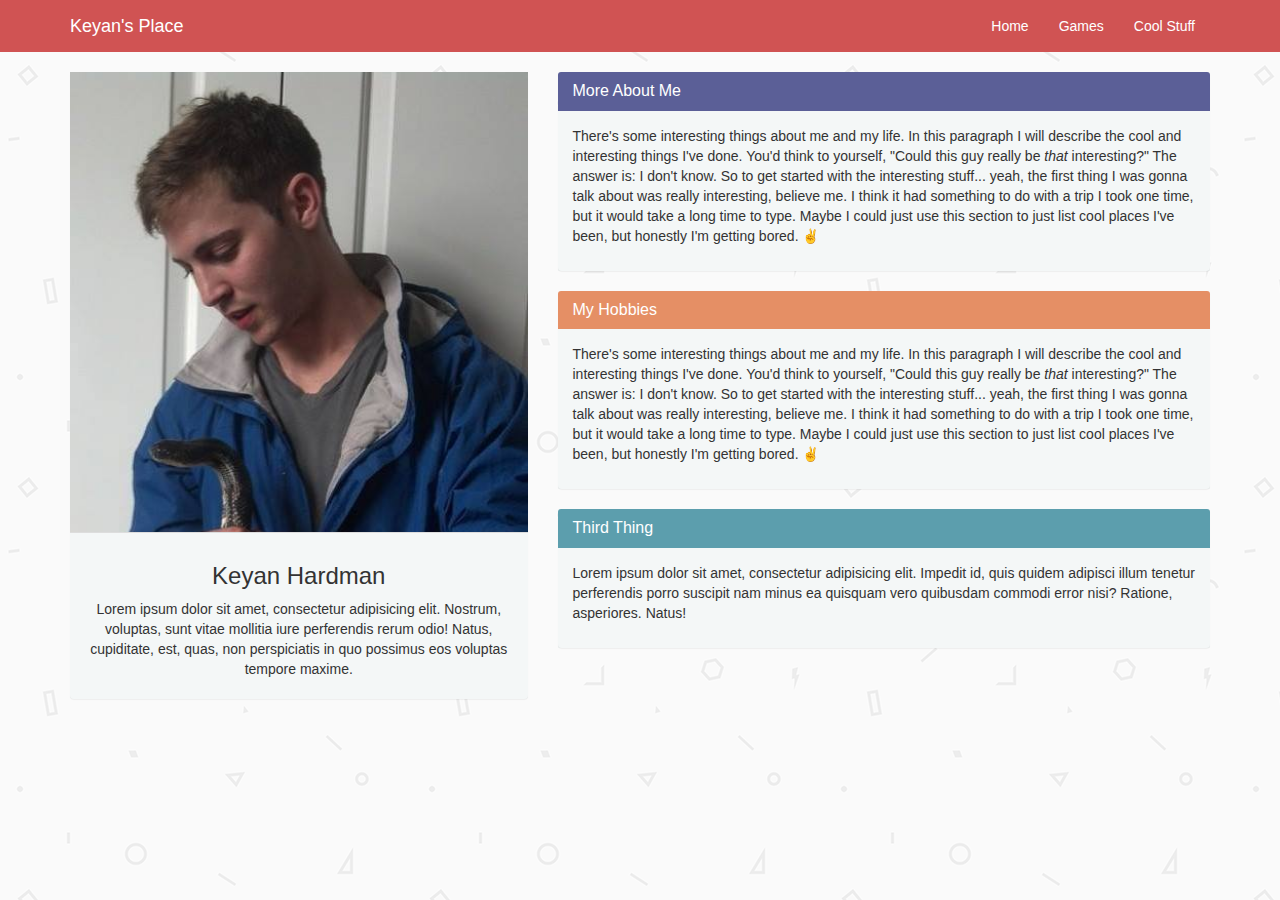
==== index.html @ e514fbe0 "Added pages + guessing game" ====
<!DOCTYPE html>
<html lang="en">

<head>
    <meta charset="utf-8">
    <meta http-equiv="X-UA-Compatible" content="IE=edge">
    <meta name="viewport" content="width=device-width, initial-scale=1">
    <!-- The above 3 meta tags *must* come first in the head; any other head content must come *after* these tags -->
    <title>Keyan's Palce</title>

    <!-- Bootstrap -->
    <link rel="stylesheet" href="https://maxcdn.bootstrapcdn.com/bootstrap/3.3.7/css/bootstrap.min.css" integrity="sha384-BVYiiSIFeK1dGmJRAkycuHAHRg32OmUcww7on3RYdg4Va+PmSTsz/K68vbdEjh4u" crossorigin="anonymous">
    <link rel="stylesheet" href="global.css">
</head>

<body>

    <nav class="navbar navbar-inverse">
        <div class="container">

            <!-- Brand and toggle get grouped for better mobile display -->
            <div class="navbar-header">
                <button type="button" class="navbar-toggle collapsed" data-toggle="collapse" data-target="#bs-example-navbar-collapse-1" aria-expanded="false">
                    <span class="sr-only">Toggle navigation</span>
                    <span class="icon-bar"></span>
                    <span class="icon-bar"></span>
                    <span class="icon-bar"></span>
                </button>
                <a class="navbar-brand" href="#">Keyan's Place</a>
            </div>

            <!-- Collect the nav links, forms, and other content for toggling -->
            <div class="collapse navbar-collapse" id="bs-example-navbar-collapse-1">
                <ul class="nav navbar-nav navbar-right">
                    <li><a href="index.html">Home</a></li>
                    <li><a href="games.html">Games</a></li>
                    <li><a href="favorite-stuff.html">Cool Stuff</a></li>
                </ul>
            </div>
        </div>
    </nav>

    <div class="container">
        <div class="row">
            <div class="col-md-5">
                <div class="panel panel-default my_panel">
                    <div class="panel-body" id="me">
                        <!--<img src="img/me.jpg" alt="" class="center-block" />-->
                    </div>
                    <div class="panel-footer">
                        <h3>Keyan Hardman</h3>
                        <p>Lorem ipsum dolor sit amet, consectetur adipisicing elit. Nostrum, voluptas, sunt vitae mollitia iure perferendis rerum odio! Natus, cupiditate, est, quas, non perspiciatis in quo possimus eos voluptas tempore maxime.</p>
                    </div>
                </div>
            </div>
            <div class="col-md-7">
                <div class="panel panel-primary">
                    <div class="panel-heading bg-secondary">
                        <h3 class="panel-title">More About Me</h3>
                    </div>
                    <div class="panel-body">
                        <p>
                            There's some interesting things about me and my life. In this paragraph I will describe the cool and interesting things I've done. You'd think to yourself, "Could this guy really be <i>that</i> interesting?" The answer is:
                            I don't know. So to get started with the interesting stuff... yeah, the first thing I was gonna talk about was really interesting, believe me. I think it had something to do with a trip I took one time, but it would take a
                            long time to type. Maybe I could just use this section to just list cool places I've been, but honestly I'm getting bored. ✌️
                        </p>
                    </div>
                </div>
                <div class="panel panel-primary">
                    <div class="panel-heading bg-three">
                        <h3 class="panel-title">My Hobbies</h3>
                    </div>
                    <div class="panel-body">
                        <p>
                            There's some interesting things about me and my life. In this paragraph I will describe the cool and interesting things I've done. You'd think to yourself, "Could this guy really be <i>that</i> interesting?" The answer is:
                            I don't know. So to get started with the interesting stuff... yeah, the first thing I was gonna talk about was really interesting, believe me. I think it had something to do with a trip I took one time, but it would take a
                            long time to type. Maybe I could just use this section to just list cool places I've been, but honestly I'm getting bored. ✌️
                        </p>
                    </div>
                </div>
                <div class="panel panel-primary">
                    <div class="panel-heading bg-four">
                        <h3 class="panel-title">Third Thing</h3>
                    </div>
                    <div class="panel-body">
                        <p>
                            Lorem ipsum dolor sit amet, consectetur adipisicing elit. Impedit id, quis quidem adipisci illum tenetur perferendis porro suscipit nam minus ea quisquam vero quibusdam commodi error nisi? Ratione, asperiores. Natus!
                        </p>
                    </div>
                </div>
            </div>
        </div>
    </div>

    <!-- jQuery (necessary for Bootstrap's JavaScript plugins) -->
    <script src="https://ajax.googleapis.com/ajax/libs/jquery/1.12.4/jquery.min.js"></script>
    <!-- Include all compiled plugins (below), or include individual files as needed -->
    <script src="https://maxcdn.bootstrapcdn.com/bootstrap/3.3.7/js/bootstrap.min.js" integrity="sha384-Tc5IQib027qvyjSMfHjOMaLkfuWVxZxUPnCJA7l2mCWNIpG9mGCD8wGNIcPD7Txa" crossorigin="anonymous"></script>
</body>

</html>
---- global.css ----
body {
    background: url(img/geometry.png)
}

.panel {
    border: none;
}

.btn-primary {
    background-color: #5C9EAD!important;
    border-color: #5C9EAD!important;
}

.btn-primary:hover {
    background-color: #5B5F97!important;
    border-color: #5B5F97!important;
    transition: .3s;
}

.bg-primary {
    background-color: #D05353!important;
}

.panel-heading.bg-secondary {
    background-color: #5B5F97!important;
    border-color: #5B5F97!important;
}

.panel-heading.bg-three {
    background-color: #E58F65!important;
    border-color: #E58F65!important;
}

.panel-heading.bg-four {
    background-color: #5C9EAD!important;
    border-color: #5C9EAD!important;
}

.my_panel>.panel-body {
    padding: 0px;
}

.panel-footer {
    background-color: rgba(147, 172, 181, .1);
}

.panel-body {
    background-color: rgba(147, 172, 181, .1);
}

.my_panel>.panel-body>img {
    width: 100%;
    height: 100%;
}

.my_panel>.panel-footer {
    text-align: center;
}

.navbar-inverse {
    border-radius: 0;
    border-color: #D05353;
    background-color: #D05353;
}

.navbar-inverse .navbar-brand {
    color: white;
}

.navbar-inverse .navbar-nav>li> {
    cursor: pointer
}

.navbar-inverse .navbar-nav>li>a {
    color: white;
    cursor: pointer;
    transition: .3s;
}

.navbar-inverse .navbar-nav>li>a:hover {
    color: #5C9EAD;
}


/*index*/

#me {
    background-image: url(img/me.jpg);
    height: 460px;
    background-size: 100%;
}


/*games*/

#guessedNumber {
    width: 70px;
    height: 70px;
    font-size: 40px;
    text-align: center;
}

#guessFeedback {
    font-size: 30px;
    text-align: center;
    color: #4e4e4e;
}
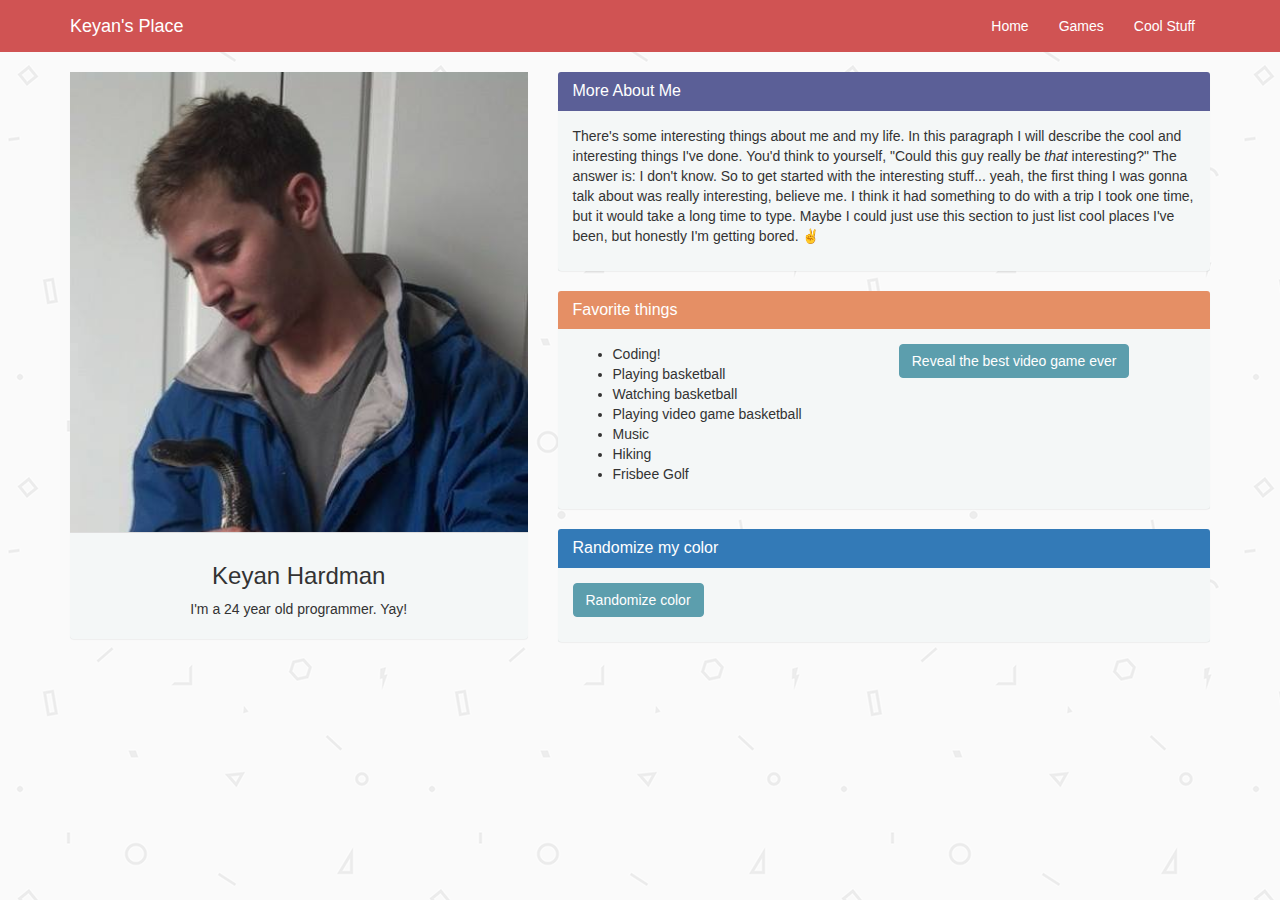
==== commit afd6861f: "Added some more examples" ====
--- a/index.html
+++ b/index.html
@@ -45,11 +45,10 @@
             <div class="col-md-5">
                 <div class="panel panel-default my_panel">
                     <div class="panel-body" id="me">
-                        <!--<img src="img/me.jpg" alt="" class="center-block" />-->
                     </div>
                     <div class="panel-footer">
-                        <h3>Keyan Hardman</h3>
-                        <p>Lorem ipsum dolor sit amet, consectetur adipisicing elit. Nostrum, voluptas, sunt vitae mollitia iure perferendis rerum odio! Natus, cupiditate, est, quas, non perspiciatis in quo possimus eos voluptas tempore maxime.</p>
+                        <h3 id="meHeader">Keyan Hardman</h3>
+                        <p id="meDescription">I'm a 24 year old programmer. Yay!</p>
                     </div>
                 </div>
             </div>
@@ -68,23 +67,34 @@
                 </div>
                 <div class="panel panel-primary">
                     <div class="panel-heading bg-three">
-                        <h3 class="panel-title">My Hobbies</h3>
+                        <h3 class="panel-title">Favorite things</h3>
+                    </div>
+                    <div class="panel-body">
+                        <div class="row">
+                            <div class="col-xs-6">
+                                <ul>
+                                    <li>Coding!</li>
+                                    <li>Playing basketball</li>
+                                    <li>Watching basketball</li>
+                                    <li>Playing video game basketball</li>
+                                    <li>Music</li>
+                                    <li>Hiking</li>
+                                    <li>Frisbee Golf</li>
+                                </ul>
+                            </div>
+                            <div class="col-xs-6">
+                                <button id="favoriteGame" class="btn btn-primary">Reveal the best video game ever</button>
+                            </div>
+                        </div>
+                    </div>
+                </div>
+                <div class="panel panel-primary">
+                    <div class="panel-heading bg-four" id="changeMyColor">
+                        <h3 class="panel-title">Randomize my color</h3>
                     </div>
                     <div class="panel-body">
                         <p>
-                            There's some interesting things about me and my life. In this paragraph I will describe the cool and interesting things I've done. You'd think to yourself, "Could this guy really be <i>that</i> interesting?" The answer is:
-                            I don't know. So to get started with the interesting stuff... yeah, the first thing I was gonna talk about was really interesting, believe me. I think it had something to do with a trip I took one time, but it would take a
-                            long time to type. Maybe I could just use this section to just list cool places I've been, but honestly I'm getting bored. ✌️
-                        </p>
-                    </div>
-                </div>
-                <div class="panel panel-primary">
-                    <div class="panel-heading bg-four">
-                        <h3 class="panel-title">Third Thing</h3>
-                    </div>
-                    <div class="panel-body">
-                        <p>
-                            Lorem ipsum dolor sit amet, consectetur adipisicing elit. Impedit id, quis quidem adipisci illum tenetur perferendis porro suscipit nam minus ea quisquam vero quibusdam commodi error nisi? Ratione, asperiores. Natus!
+                            <button id="changeColorButton" class="btn btn-primary">Randomize color</button>
                         </p>
                     </div>
                 </div>
@@ -96,6 +106,7 @@
     <script src="https://ajax.googleapis.com/ajax/libs/jquery/1.12.4/jquery.min.js"></script>
     <!-- Include all compiled plugins (below), or include individual files as needed -->
     <script src="https://maxcdn.bootstrapcdn.com/bootstrap/3.3.7/js/bootstrap.min.js" integrity="sha384-Tc5IQib027qvyjSMfHjOMaLkfuWVxZxUPnCJA7l2mCWNIpG9mGCD8wGNIcPD7Txa" crossorigin="anonymous"></script>
+    <script src="index.js"></script>
 </body>
 
 </html>--- a/global.css
+++ b/global.css
@@ -32,8 +32,7 @@
 }
 
 .panel-heading.bg-four {
-    background-color: #5C9EAD!important;
-    border-color: #5C9EAD!important;
+    transition: .5s;
 }
 
 .my_panel>.panel-body {
@@ -104,4 +103,7 @@
     font-size: 30px;
     text-align: center;
     color: #4e4e4e;
-}+}
+
+
+/*box example*/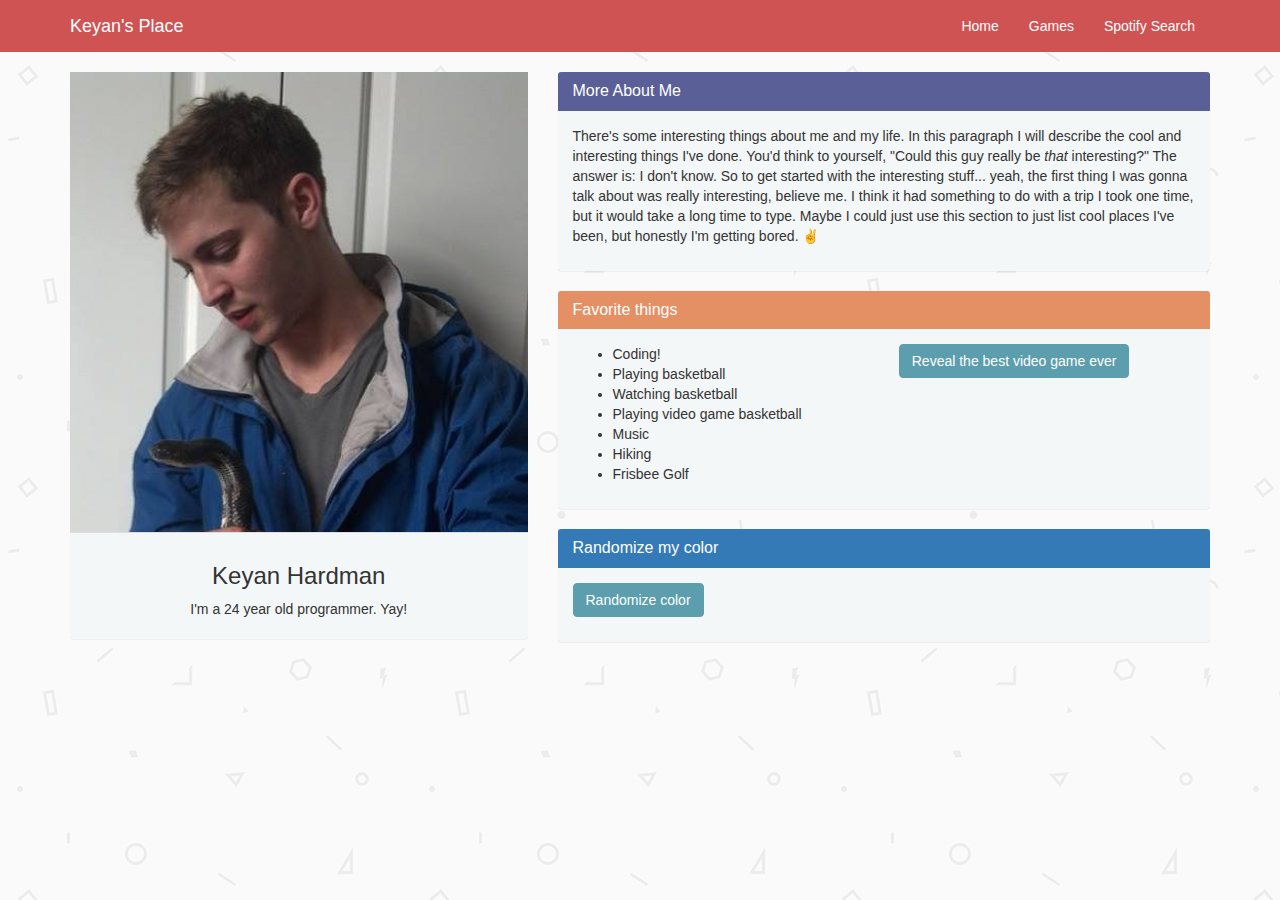
==== commit 93b30a95: "Added spotify search and organized files" ====
--- a/index.html
+++ b/index.html
@@ -10,7 +10,7 @@
 
     <!-- Bootstrap -->
     <link rel="stylesheet" href="https://maxcdn.bootstrapcdn.com/bootstrap/3.3.7/css/bootstrap.min.css" integrity="sha384-BVYiiSIFeK1dGmJRAkycuHAHRg32OmUcww7on3RYdg4Va+PmSTsz/K68vbdEjh4u" crossorigin="anonymous">
-    <link rel="stylesheet" href="global.css">
+    <link rel="stylesheet" href="css/global.css">
 </head>
 
 <body>
@@ -34,7 +34,7 @@
                 <ul class="nav navbar-nav navbar-right">
                     <li><a href="index.html">Home</a></li>
                     <li><a href="games.html">Games</a></li>
-                    <li><a href="favorite-stuff.html">Cool Stuff</a></li>
+                    <li><a href="spotify-search.html">Spotify Search</a></li>
                 </ul>
             </div>
         </div>
@@ -106,7 +106,7 @@
     <script src="https://ajax.googleapis.com/ajax/libs/jquery/1.12.4/jquery.min.js"></script>
     <!-- Include all compiled plugins (below), or include individual files as needed -->
     <script src="https://maxcdn.bootstrapcdn.com/bootstrap/3.3.7/js/bootstrap.min.js" integrity="sha384-Tc5IQib027qvyjSMfHjOMaLkfuWVxZxUPnCJA7l2mCWNIpG9mGCD8wGNIcPD7Txa" crossorigin="anonymous"></script>
-    <script src="index.js"></script>
+    <script src="js/index.js"></script>
 </body>
 
 </html>--- a/css/global.css
+++ b/css/global.css
@@ -0,0 +1,113 @@
+body {
+    background: url(../img/geometry.png)
+}
+
+.panel {
+    border: none;
+}
+
+.btn-primary {
+    background-color: #5C9EAD!important;
+    border-color: #5C9EAD!important;
+}
+
+.btn-primary:hover {
+    background-color: #5B5F97!important;
+    border-color: #5B5F97!important;
+    transition: .3s;
+}
+
+.bg-primary {
+    background-color: #D05353!important;
+}
+
+.panel-heading.bg-secondary {
+    background-color: #5B5F97!important;
+    border-color: #5B5F97!important;
+}
+
+.panel-heading.bg-three {
+    background-color: #E58F65!important;
+    border-color: #E58F65!important;
+}
+
+.panel-heading.bg-four {
+    transition: .5s;
+}
+
+.my_panel>.panel-body {
+    padding: 0px;
+}
+
+.panel-footer {
+    background-color: rgba(147, 172, 181, .1);
+}
+
+.panel-body {
+    background-color: rgba(147, 172, 181, .1);
+}
+
+.my_panel>.panel-body>img {
+    width: 100%;
+    height: 100%;
+}
+
+.my_panel>.panel-footer {
+    text-align: center;
+}
+
+.navbar-inverse {
+    border-radius: 0;
+    border-color: #D05353;
+    background-color: #D05353;
+}
+
+.navbar-inverse .navbar-brand {
+    color: white;
+}
+
+.navbar-inverse .navbar-nav>li> {
+    cursor: pointer
+}
+
+.navbar-inverse .navbar-nav>li>a {
+    color: white;
+    cursor: pointer;
+    transition: .3s;
+}
+
+.navbar-inverse .navbar-nav>li>a:hover {
+    color: #5C9EAD;
+}
+
+
+/*index*/
+
+#me {
+    background-image: url(../img/me.jpg);
+    height: 460px;
+    background-size: 100%;
+}
+
+
+/*games*/
+
+#guessedNumber {
+    width: 70px;
+    height: 70px;
+    font-size: 40px;
+    text-align: center;
+}
+
+#guessFeedback {
+    font-size: 30px;
+    text-align: center;
+    color: #4e4e4e;
+}
+
+
+/*spotify search*/
+
+#submitSearch {
+    width: 100%;
+}